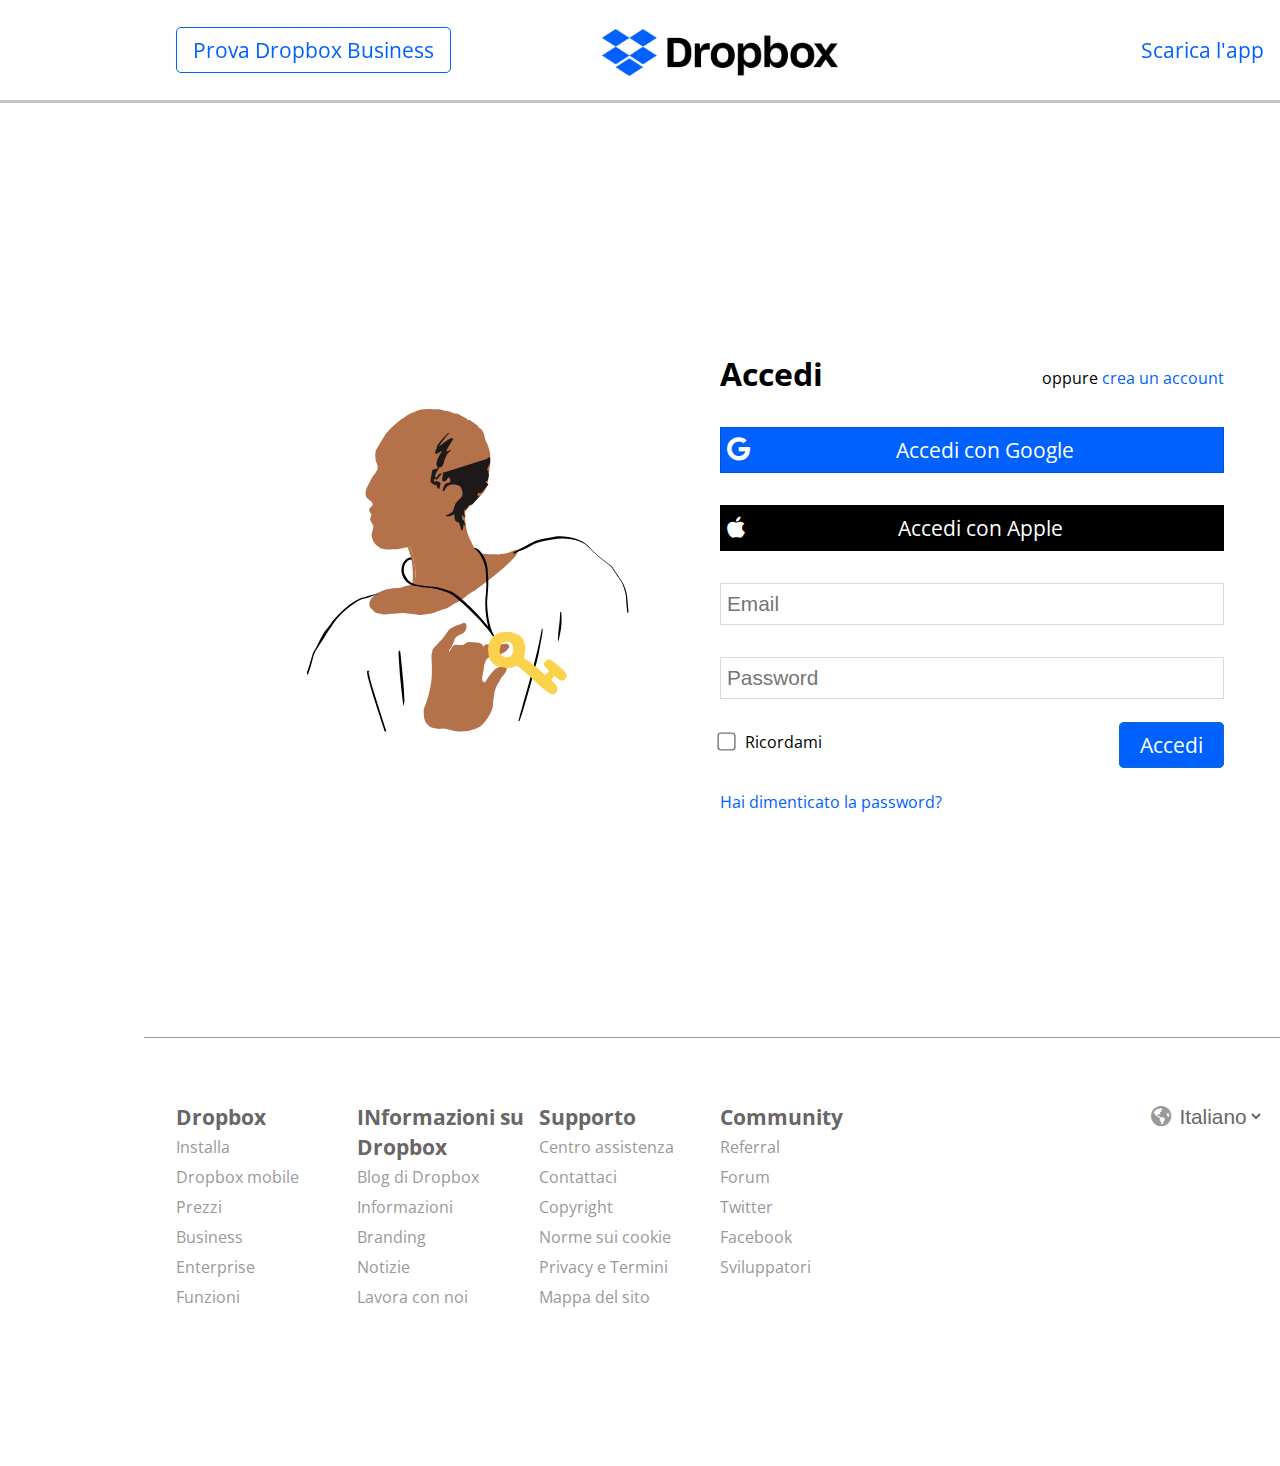
==== bonus/accedi.html @ dd2cde14 "commit dropbox creazione della pagina clone accedi di dropbox con collegamenti alla home" ====
<!DOCTYPE html>
<html lang="en">
<head>
    <meta charset="UTF-8">
    <meta http-equiv="X-UA-Compatible" content="IE=edge">
    <meta name="viewport" content="width=device-width, initial-scale=1.0">
    <title>Accedi</title>
    <link rel="preconnect" href="https://fonts.gstatic.com">
    <link href="https://fonts.googleapis.com/css2?family=Open+Sans:ital,wght@0,400;0,700;0,800;1,400&amp;display=swap"
        rel="stylesheet">
    <link rel="stylesheet" href="https://cdnjs.cloudflare.com/ajax/libs/font-awesome/5.15.4/css/all.min.css"
        integrity="sha512-1ycn6IcaQQ40/MKBW2W4Rhis/DbILU74C1vSrLJxCq57o941Ym01SwNsOMqvEBFlcgUa6xLiPY/NS5R+E6ztJQ=="
        crossorigin="anonymous" referrerpolicy="no-referrer" />
    <link rel="stylesheet" href="./cssbonus/style.css">
</head>
<body>

    <header class="site_header">

        <div class="cont_80 clearfix">

            <div class="prova col_33">
                <a href="../index.html">Prova Dropbox Business</a>
            </div>

            <div class="logo col_33">
                <a href="../index.html">
                    <img src="./1280px-Dropbox_logo_2017.svg.png" alt="">

                </a>
            </div>

            <div class="scarica_app col_33">
                <a href="#">Scarica l'app</a>
            </div>

        </div>

    </header>
    <!-- header -->

    <main class="site_main">

        <div class="cont_70 clearfix">

            <div class="big_image col_50">
                <img src="./dropbox_img.svg" alt="">
            </div>

            <div class="col_50 clearfix">

                <div class="titolo col_50">
                    <h1>
                        Accedi
                    </h1>
                </div>

                <div class="crea col_50">

                    <span>oppure</span>
                    <span>
                        <a href="#">crea un account</a>
                    </span>

                </div>

                <div class="google col_100">

                    <a href="#" class="box blue">
                        <span>
                            <i class="fab fa-google"></i>
                        </span>
                        <span class="nome">
                            Accedi con Google

                        </span>
                    </a>

                </div>

                <div class="apple col_100">

                    <a href="#" class="box black">
                        <span>
                            <i class="fab fa-apple"></i>
                        </span>
                        <span class="nome">
                            Accedi con Apple
                    
                        </span>
                    </a>

                </div>

                <div class="email col_100">
                    <input class="box" type="email" name="email" id="" placeholder="Email">

                </div>

                <div class="password col_100">
                    <input class="box" type="password" name="password" id="" placeholder="Password">

                </div>

                <div class="check col_50">
                    
                        <input type="checkbox" style="padding: 10px;">

                    <span> Ricordami</span>
                </div>

                <div class="accedi col_50">
                    <a href="#">Accedi</a>
                </div>

                <div class="forgot col_100">
                    <a href="#">Hai dimenticato la password?</a>
                </div>


            </div>

        </div>

    </main>
    <!-- main -->

    <footer class="site_footer">

        <div class="cont_80">
        
            <div class="row_foot clearfix">
        
                <div class="col_16">
        
                    <div class="foot_title">
                        <h4>
                            Dropbox
                        </h4>
                    </div>
        
                    <div class="foot_elem">
                        <ul>
                            <li><a href="#">Installa</a></li>
                            <li><a href="#">Dropbox mobile</a></li>
                            <li><a href="#">Prezzi</a></li>
                            <li><a href="#">Business</a></li>
                            <li><a href="#">Enterprise</a></li>
                            <li><a href="#">Funzioni</a></li>
                        </ul>
                    </div>
        
                </div>
        
                
                <div class="col_16">
                    
                    <div class="foot_title">
                        <h4>
                            INformazioni su Dropbox
                        </h4>
                    </div>
                    
                    <div class="foot_elem">
                        <ul>
                            <li><a href="#">Blog di Dropbox</a></li>
                            <li><a href="#">Informazioni</a></li>
                            <li><a href="#">Branding</a></li>
                            <li><a href="#">Notizie</a></li>
                            <li><a href="#">Lavora con noi</a></li>
                        </ul>
                    </div>
                    
                </div>
                
                <div class="col_16">
                    
                    <div class="foot_title">
                        <h4>
                            Supporto
                        </h4>
                    </div>
                    
                    <div class="foot_elem">
                        <ul>
                            <li><a href="#">Centro assistenza</a></li>
                            <li><a href="#">Contattaci</a></li>
                            <li><a href="#">Copyright</a></li>
                            <li><a href="#">Norme sui cookie</a></li>
                            <li><a href="#">Privacy e Termini</a></li>
                            <li><a href="#">Mappa del sito</a></li>
                        </ul>
                    </div>
                    
                </div>
                
                <div class="col_16">
                    
                    <div class="foot_title">
                        <h4>
                            Community
                        </h4>
                    </div>
                    
                    <div class="foot_elem">
                        <ul>
                            <li><a href="#">Referral</a></li>
                            <li><a href="#">Forum</a></li>
                            <li><a href="#">Twitter</a></li>
                            <li><a href="#">Facebook</a></li>
                            <li><a href="#">Sviluppatori</a></li>
                        </ul>
                    </div>
                    
                </div>

                <div class="col_16">
                    <div class="col_empty"></div>
                </div>
                
                <div class="col_16">
                    
                    <div class="lingua">
                        <form action="#">
                            <label for="lingua">
                                <i class="fas fa-globe-americas"></i>
                            </label>
                            <select name="lingua">
                                <option value="italiano">Italiano</option>
                            </select>
                        </form>
                    </div>
                    
                </div>
            </div>
            
                    
        
        </div>

    </footer>
    <!-- footer -->

    
</body>
</html>
---- bonus/cssbonus/style.css ----
/* regole generali */

* {
    margin: 0;
    padding: 0;
    box-sizing: border-box;
}

body {
    font-family: 'Open Sans', sans-serif;
    min-width: 1440px;
}

/* UTILITY */

.clearfix::after {
    content: "";
    display: table;
    clear: both;
}

div[class^="col_"] {
    float: left;
}

.cont_80 {
    width: 80%;
    margin: auto;
}

.cont_70 {
    width: 70%;
    margin: auto;
}

.col_33 {
    width: 33.33%;
    float: left;
}

.col_16 {
    width: 16.66%;
}

.col_50 {
    width: 50%;
    float: left;
}

.col_100 {
    width: 100%;
    float: left;
}

a {
    text-decoration: none;
    color: #0061ff;
}

/* HEADER */

.site_header {
    width: 100%;
    height: 100px;
    line-height: 100px;
    background-color: white;
    box-shadow: 0 3px #c7c5c5;
    position: fixed;
    top: 0;
    left: 0;
    min-width: 1440px;
    z-index: 1;
}

.logo {
    text-align: center;
}

.scarica_app {
    text-align: right;
}

.logo img {
    width: 65%;
    vertical-align: middle;
}

.site_header .cont_80 {
    padding: 0 2rem;
}

.site_header a {
    font-size: 1.3rem;
}

.prova a {
    padding: 8px 16px;
    border: 1px solid #0061ff;
    border-radius: 5px;
    transition: all;
}

.prova a:hover {
    color: #0052d9;
    border-color: #0052d9;
}

/* main */

.site_main {
    padding: 20rem 0 12rem 0;
}

.site_main .col_100, .site_main .col_50 {
    padding: 1rem 0;
}

.big_image {
    min-height: 500px;
    position: relative;
}

.big_image img {
    width: 64%;
    position: absolute;
    top: 50%;
    left: 50%;
    transform: translate(-50%, -50%);
}

.crea {
    text-align: right;
    height: 53px;
    line-height: 53px;
}

.google .box, .apple .box {
    display: inline-block;
}

.google span, .apple span {
    display: inline-block;
}

.google .nome, .apple .nome {
    width: calc(100% - 29.33px);
    text-align: center;
}

.fab {
    font-size: 1.5rem;
}

.accedi a {
    padding: 8px 20px;
    background-color: #0061ff;
    color: white;
    border-radius: 5px;
    font-size: 1.3rem;
    border: 1px solid #0c6ebe;
}

.accedi {
    text-align: right;
}

.site_main .box {
    width: 100%;
    padding: 8px 6px;
    font-size: 1.3rem;
    border: 1px solid rgba(0, 0, 0, 0.15);
}

.blue {
    background-color: #0061ff;
    color: white;
    transition: all;
}

.blue:hover, .accedi a:hover {
    background-color: #0062ffbd;
}

.black {
    background-color: black;
    color: white;
}

.check {
    font-size: 1rem;
}

.check input {
    transform: scale(1.4);
    margin-right: 0.5rem;
}

/* FOOTER */

.site_footer {
    background-color: white;
}

.site_footer .cont_80 {
    border-top: 1px solid #999999;
}

.row_foot {
    padding: 4rem 2rem;
}

.foot_title {
    font-size: 1.3rem;
}

.foot_title, .lingua select {
    color: #686666;
}

.foot_title, .foot_elem {
    line-height: 30px;
}

.foot_elem a, .lingua label {
    text-decoration: none;
    color: #999999;
    transition: all;
}

.scarica_app a:hover, .crea a:hover, .forgot a:hover, .foot_elem a:hover {
    text-decoration: underline;
}

.foot_elem li {
    list-style: none;
}

.lingua select {
    background-color: inherit;
    border: none;
}

.lingua label, .lingua select {
    cursor: pointer;
    font-size: 1.3rem;
}

.col_16 .lingua {
    text-align: right;
}

.col_empty {
    min-height: 300px;
}
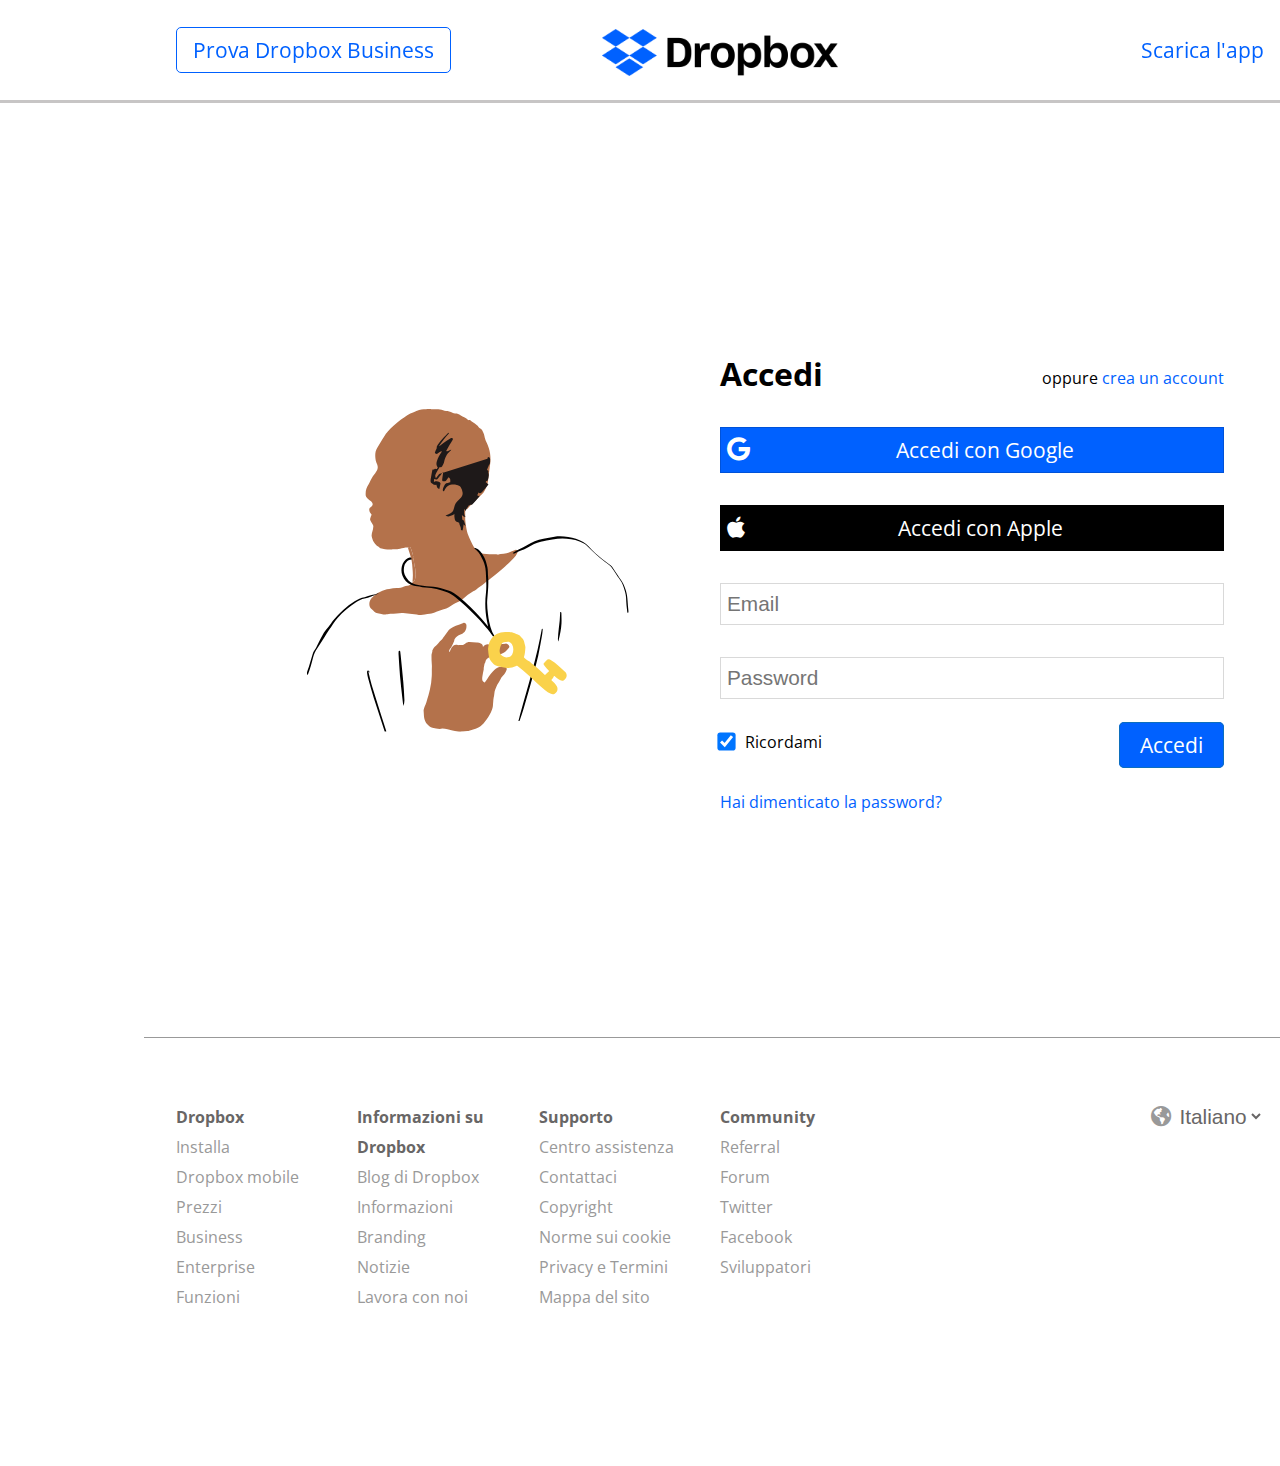
==== commit 12c53fb6: "commit dropbox modifiche ad  errori di formattazione del testo" ====
--- a/bonus/accedi.html
+++ b/bonus/accedi.html
@@ -93,18 +93,18 @@
                 </div>
 
                 <div class="email col_100">
-                    <input class="box" type="email" name="email" id="" placeholder="Email">
+                    <input class="box" type="email" name="email" placeholder="Email" autocomplete="email">
 
                 </div>
 
                 <div class="password col_100">
-                    <input class="box" type="password" name="password" id="" placeholder="Password">
+                    <input class="box" type="password" name="password" placeholder="Password" autocomplete="current-password">
 
                 </div>
 
                 <div class="check col_50">
                     
-                        <input type="checkbox" style="padding: 10px;">
+                        <input type="checkbox" style="padding: 10px;" checked>
 
                     <span> Ricordami</span>
                 </div>
@@ -157,7 +157,7 @@
                     
                     <div class="foot_title">
                         <h4>
-                            INformazioni su Dropbox
+                            Informazioni su Dropbox
                         </h4>
                     </div>
                     
--- a/bonus/cssbonus/style.css
+++ b/bonus/cssbonus/style.css
@@ -210,7 +210,7 @@
 }
 
 .foot_title {
-    font-size: 1.3rem;
+    color: #767676;
 }
 
 .foot_title, .lingua select {
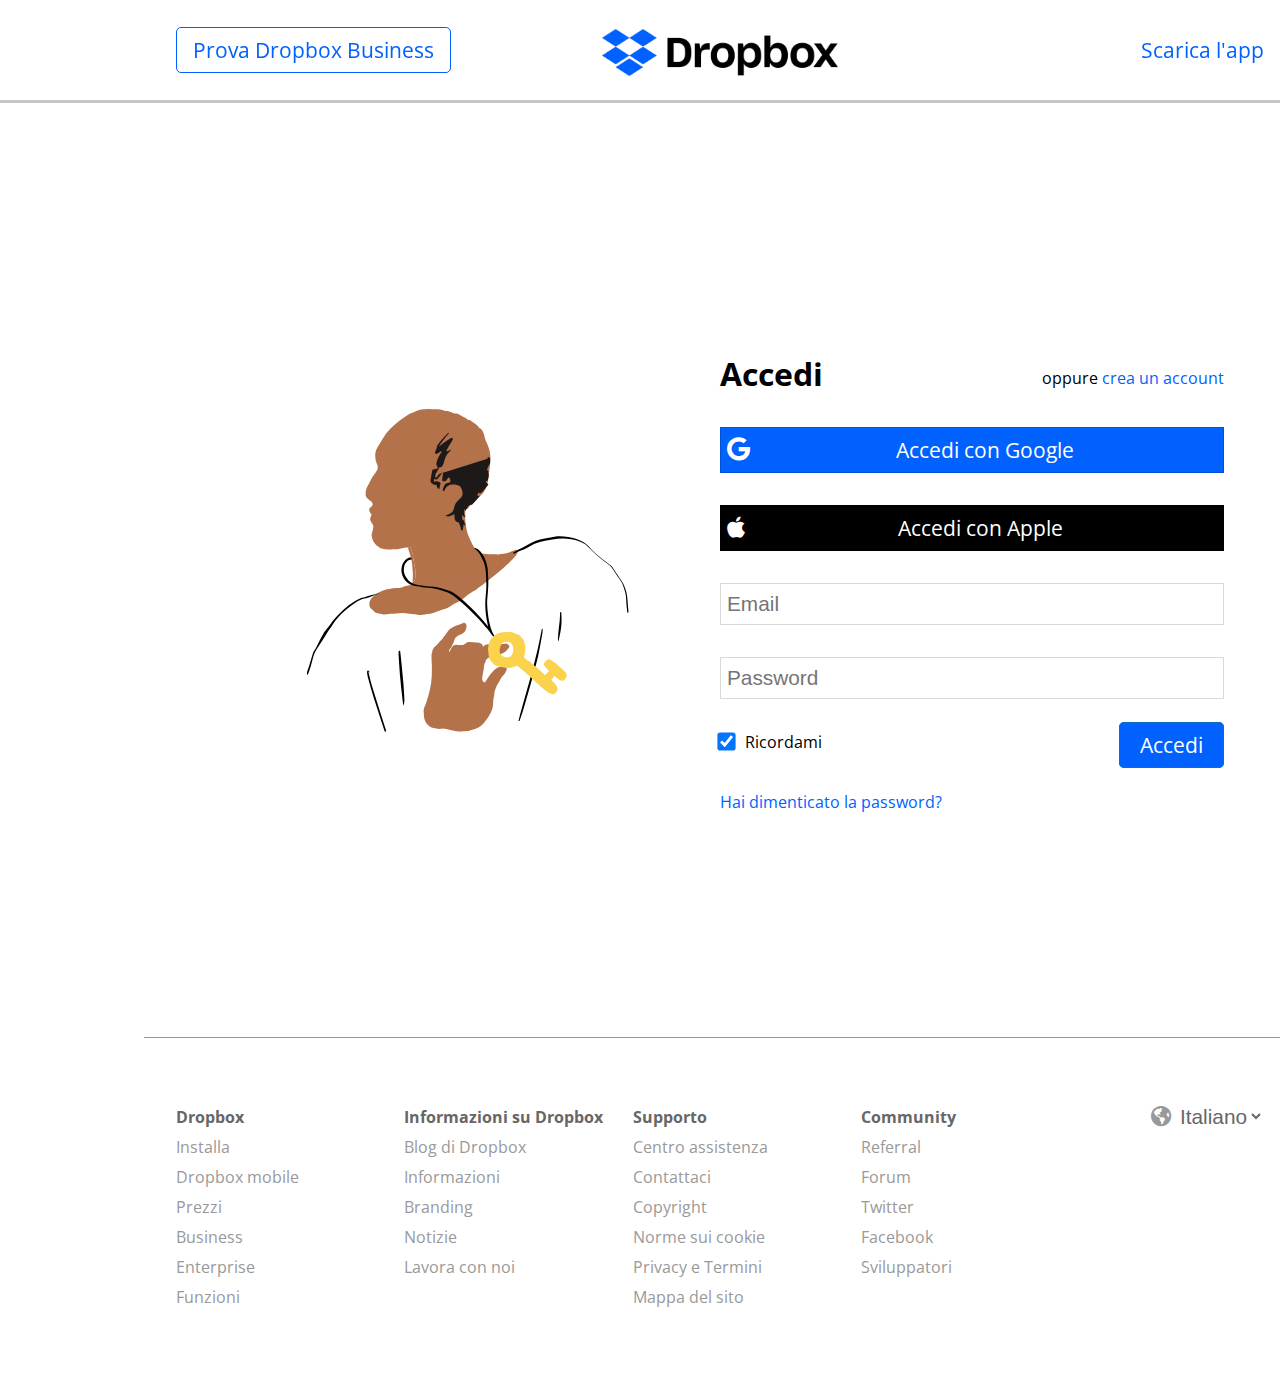
==== commit af9d5134: "commit dropbox" ====
--- a/bonus/accedi.html
+++ b/bonus/accedi.html
@@ -131,7 +131,7 @@
         
             <div class="row_foot clearfix">
         
-                <div class="col_16">
+                <div class="col_21">
         
                     <div class="foot_title">
                         <h4>
@@ -153,7 +153,7 @@
                 </div>
         
                 
-                <div class="col_16">
+                <div class="col_21">
                     
                     <div class="foot_title">
                         <h4>
@@ -173,7 +173,7 @@
                     
                 </div>
                 
-                <div class="col_16">
+                <div class="col_21">
                     
                     <div class="foot_title">
                         <h4>
@@ -194,7 +194,7 @@
                     
                 </div>
                 
-                <div class="col_16">
+                <div class="col_21">
                     
                     <div class="foot_title">
                         <h4>
@@ -212,10 +212,6 @@
                         </ul>
                     </div>
                     
-                </div>
-
-                <div class="col_16">
-                    <div class="col_empty"></div>
                 </div>
                 
                 <div class="col_16">
--- a/bonus/cssbonus/style.css
+++ b/bonus/cssbonus/style.css
@@ -38,8 +38,12 @@
     float: left;
 }
 
+.col_21 {
+    width: 21%;
+}
+
 .col_16 {
-    width: 16.66%;
+    width: 16%;
 }
 
 .col_50 {
